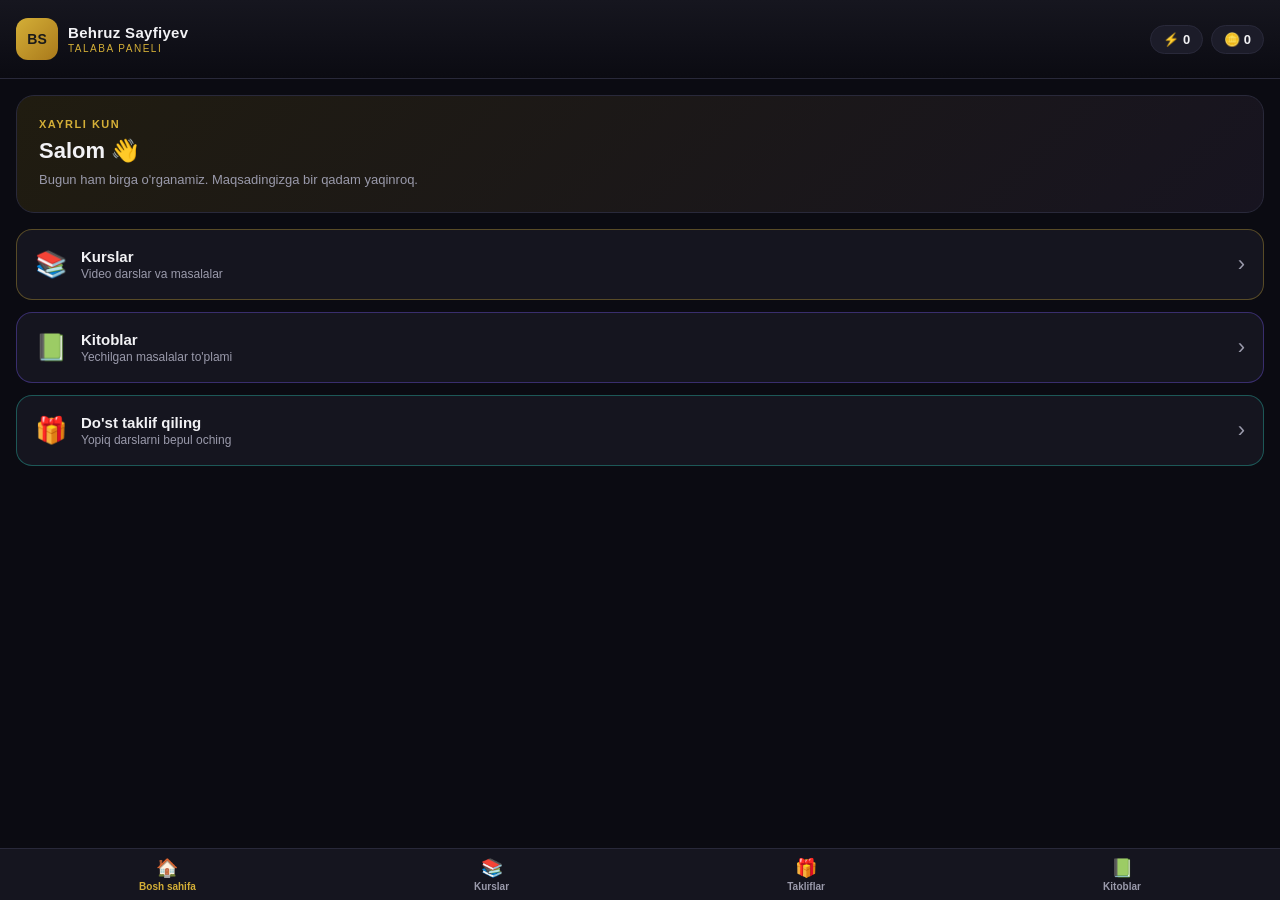
==== index.html @ 4bf61c21 "admin gear icon va video pleyer tuzatildi" ====
<!DOCTYPE html>
<html lang="uz">
<head>
<meta charset="UTF-8">
<meta name="viewport" content="width=device-width, initial-scale=1.0">
<title>Behruz Sayfiyev</title>
<link rel="stylesheet" href="style.css">
<script src="https://telegram.org/js/telegram-web-app.js"></script>
</head>
<body>

  <header class="topbar">
    <div class="logo-block">
      <div class="logo">BS</div>
      <div>
        <div class="brand" id="brandName">Behruz Sayfiyev</div>
        <div class="brand-sub" id="brandSub">TALABA PANELI</div>
      </div>
    </div>
    <div class="stats">
      <span id="pointsBadge" class="badge">⚡ 0</span>
      <span id="coinsBadge" class="badge">🪙 0</span>
      <button id="adminGearBtn" class="admin-gear hidden" data-nav="admin">⚙️</button>
    </div>
  </header>

  <main id="app">

    <!-- HOME SCREEN -->
    <section id="screen-home" class="screen">
      <section class="hello">
        <div class="hello-label">XAYRLI KUN</div>
        <h1 id="helloName">Salom 👋</h1>
        <p>Bugun ham birga o'rganamiz. Maqsadingizga bir qadam yaqinroq.</p>
      </section>

      <div class="menu-cards">
        <button class="menu-card gold" data-nav="courses">
          <div class="menu-card-icon">📚</div>
          <div>
            <div class="menu-card-title">Kurslar</div>
            <div class="menu-card-sub">Video darslar va masalalar</div>
          </div>
          <div class="menu-card-arrow">›</div>
        </button>

        <button class="menu-card purple" data-nav="books">
          <div class="menu-card-icon">📗</div>
          <div>
            <div class="menu-card-title">Kitoblar</div>
            <div class="menu-card-sub">Yechilgan masalalar to'plami</div>
          </div>
          <div class="menu-card-arrow">›</div>
        </button>

        <button class="menu-card teal" data-nav="referral">
          <div class="menu-card-icon">🎁</div>
          <div>
            <div class="menu-card-title">Do'st taklif qiling</div>
            <div class="menu-card-sub">Yopiq darslarni bepul oching</div>
          </div>
          <div class="menu-card-arrow">›</div>
        </button>
      </div>
    </section>

    <!-- COURSE LIST SCREEN (courses yoki books) -->
    <section id="screen-list" class="screen hidden">
      <div class="screen-header">
        <button class="back-btn" data-nav="home">←</button>
        <h2 id="listTitle">Kurslar</h2>
      </div>
      <div id="courseList" class="course-list"></div>
    </section>

    <!-- COURSE DETAIL SCREEN -->
    <section id="screen-detail" class="screen hidden">
      <div class="screen-header">
        <button class="back-btn" data-nav="back-to-list">←</button>
        <h2 id="detailTitle">Kurs</h2>
      </div>
      <div id="detailContent"></div>
    </section>

    <!-- REFERRAL SCREEN -->
    <section id="screen-referral" class="screen hidden">
      <div class="screen-header">
        <button class="back-btn" data-nav="home">←</button>
        <h2>Do'st taklif qiling</h2>
      </div>
      <div class="referral-box">
        <div class="referral-icon">🎁</div>
        <p>Havolangiz orqali qo'shilgan va kanalga obuna bo'lgan har bir do'stingiz uchun yopiq darslar ochiladi.</p>
        <div class="referral-count">
          Tasdiqlangan takliflar: <span id="referralCount">0</span>
        </div>
        <div class="referral-link-box">
          <input id="referralLinkInput" type="text" readonly>
          <button id="copyLinkBtn">Nusxalash</button>
        </div>
        <button id="shareLinkBtn" class="share-btn">📤 Do'stlarga ulashish</button>
      </div>
    </section>

    <!-- ADMIN SCREEN -->
    <section id="screen-admin" class="screen hidden">
      <div class="screen-header">
        <button class="back-btn" data-nav="home">←</button>
        <h2>⚙️ Admin panel</h2>
      </div>

      <div class="admin-section">
        <div class="admin-section-head">
          <h3>Kurslar / Kitoblar</h3>
          <button id="adminNewCourseBtn" class="gold-btn small">+ Yangi qo'shish</button>
        </div>
        <div id="adminCoursesList" class="admin-list"></div>
      </div>

      <div id="adminCourseForm" class="admin-section hidden">
        <div class="admin-section-head">
          <h3 id="adminCourseFormTitle">Yangi kurs</h3>
          <button id="adminCloseCourseForm" class="icon-btn">✕</button>
        </div>
        <form id="courseFormEl" class="admin-form">
          <input type="hidden" id="ac_id">
          <label>Nomi <input id="ac_title" required></label>
          <label>Fan <input id="ac_subject" required></label>
          <label>Turi
            <select id="ac_resource_type">
              <option value="course">Kurs (video darslar)</option>
              <option value="book">Kitob</option>
            </select>
          </label>
          <label>Tavsif <textarea id="ac_description"></textarea></label>
          <label>Bepulmi?
            <select id="ac_is_free">
              <option value="1">Ha, bepul</option>
              <option value="0">Yo'q, referal orqali ochiladi</option>
            </select>
          </label>
          <label>Nechta taklif kerak <input id="ac_required_referrals" type="number" min="0" value="0"></label>
          <label>Muddat (masalan: 3 oy) <input id="ac_duration_text"></label>
          <label>Emoji <input id="ac_thumbnail_emoji" value="📘"></label>
          <label>Tartib raqami <input id="ac_order_num" type="number" value="0"></label>
          <label>Faolmi?
            <select id="ac_is_active">
              <option value="1">Ha</option>
              <option value="0">Yo'q (yashirilgan)</option>
            </select>
          </label>
          <button type="submit" class="gold-btn">Saqlash</button>
        </form>
      </div>

      <div id="adminLessonsPanel" class="admin-section hidden">
        <div class="admin-section-head">
          <h3 id="adminLessonsTitle">Darslar</h3>
          <button id="adminCloseLessons" class="icon-btn">✕</button>
        </div>
        <div id="adminLessonsList" class="admin-list"></div>
        <form id="lessonFormEl" class="admin-form">
          <input type="hidden" id="al_id">
          <input type="hidden" id="al_course_id">
          <label>Dars nomi <input id="al_title" required></label>
          <label>Video havolasi (YouTube yoki mp4) <input id="al_video_url"></label>
          <label>Tavsif <textarea id="al_description"></textarea></label>
          <label>Tartib raqami <input id="al_order_num" type="number" value="0"></label>
          <button type="submit" class="gold-btn">Darsni saqlash</button>
        </form>
      </div>
    </section>

  </main>

  <nav class="bottom-nav">
    <button class="nav-item active" data-nav="home">🏠<span>Bosh sahifa</span></button>
    <button class="nav-item" data-nav="courses">📚<span>Kurslar</span></button>
    <button class="nav-item" data-nav="referral">🎁<span>Takliflar</span></button>
    <button class="nav-item" data-nav="books">📗<span>Kitoblar</span></button>
  </nav>

<script src="app.js"></script>
</body>
</html>
---- style.css ----
* { box-sizing: border-box; margin: 0; padding: 0; font-family: -apple-system, "Segoe UI", Roboto, sans-serif; }

:root {
  --bg: #0b0b12;
  --surface: #15151f;
  --surface2: #1c1c29;
  --gold: #d4af37;
  --gold-light: #f2d675;
  --purple: #7c5cff;
  --teal: #2dd4bf;
  --text: #f2f2f5;
  --text-dim: #9a9aab;
  --border: #29293a;
}

body {
  background: var(--bg);
  color: var(--text);
  padding-bottom: 76px;
  min-height: 100vh;
}

.hidden { display: none !important; }

.topbar {
  display: flex;
  justify-content: space-between;
  align-items: center;
  padding: 18px 16px;
  background: linear-gradient(180deg, #16161f, #0b0b12);
  border-bottom: 1px solid var(--border);
}

.logo-block { display: flex; align-items: center; gap: 10px; }

.logo {
  width: 42px; height: 42px;
  background: linear-gradient(135deg, var(--gold), #a9791b);
  color: #1a1a1a;
  border-radius: 12px;
  display: flex; align-items: center; justify-content: center;
  font-weight: 800;
  font-size: 14px;
}

.brand { font-weight: 800; font-size: 15px; letter-spacing: 0.3px; }
.brand-sub { font-size: 10px; color: var(--gold); letter-spacing: 1.5px; margin-top: 2px; }

.stats { display: flex; gap: 8px; align-items: center; }
.badge {
  background: var(--surface2);
  border: 1px solid var(--border);
  border-radius: 20px;
  padding: 6px 12px;
  font-size: 13px;
  font-weight: 700;
}
.admin-gear {
  background: var(--surface2);
  border: 1px solid var(--border);
  border-radius: 10px;
  width: 34px; height: 34px;
  font-size: 15px;
  cursor: pointer;
  color: var(--text);
}

.hello {
  margin: 16px;
  padding: 22px;
  background: linear-gradient(135deg, #201c10, #171420);
  border: 1px solid var(--border);
  border-radius: 18px;
}
.hello-label { color: var(--gold); font-size: 11px; font-weight: 800; letter-spacing: 1.5px; }
.hello h1 { font-size: 22px; margin: 8px 0 6px; }
.hello p { color: var(--text-dim); font-size: 13px; line-height: 1.5; }

.menu-cards { margin: 16px; display: flex; flex-direction: column; gap: 12px; }

.menu-card {
  display: flex;
  align-items: center;
  gap: 14px;
  padding: 18px;
  border-radius: 16px;
  border: 1px solid var(--border);
  background: var(--surface);
  color: var(--text);
  text-align: left;
  width: 100%;
  cursor: pointer;
}
.menu-card.gold { border-color: rgba(212,175,55,0.35); }
.menu-card.purple { border-color: rgba(124,92,255,0.35); }
.menu-card.teal { border-color: rgba(45,212,191,0.35); }

.menu-card-icon { font-size: 26px; }
.menu-card-title { font-weight: 800; font-size: 15px; }
.menu-card-sub { font-size: 12px; color: var(--text-dim); margin-top: 2px; }
.menu-card-arrow { margin-left: auto; font-size: 22px; color: var(--text-dim); }

.screen-header {
  display: flex;
  align-items: center;
  gap: 12px;
  padding: 16px;
}
.screen-header h2 { font-size: 18px; font-weight: 800; }

.back-btn {
  width: 36px; height: 36px;
  border-radius: 10px;
  border: 1px solid var(--border);
  background: var(--surface2);
  color: var(--text);
  font-size: 18px;
  cursor: pointer;
}

.course-list { margin: 0 16px 16px; display: flex; flex-direction: column; gap: 12px; }

.course-card {
  background: var(--surface);
  border: 1px solid var(--border);
  border-radius: 16px;
  padding: 16px;
  display: flex;
  gap: 12px;
  cursor: pointer;
}

.course-emoji {
  width: 48px; height: 48px;
  border-radius: 12px;
  background: var(--surface2);
  display: flex; align-items: center; justify-content: center;
  font-size: 22px;
  flex-shrink: 0;
}

.course-info { flex: 1; min-width: 0; }
.course-tag {
  display: inline-block;
  font-size: 10px;
  font-weight: 800;
  background: rgba(212,175,55,0.15);
  color: var(--gold);
  padding: 3px 8px;
  border-radius: 20px;
  margin-bottom: 6px;
}
.course-title { font-size: 14px; font-weight: 800; margin-bottom: 4px; }
.course-desc { font-size: 12px; color: var(--text-dim); margin-bottom: 6px; }
.course-meta { font-size: 11px; color: var(--text-dim); display: flex; gap: 10px; flex-wrap: wrap; }

.lock-badge {
  margin-top: 8px;
  font-size: 11px;
  font-weight: 700;
  color: #ffb020;
  display: flex;
  align-items: center;
  gap: 4px;
}
.unlock-badge {
  margin-top: 8px;
  font-size: 11px;
  font-weight: 700;
  color: var(--teal);
}

.detail-hero {
  margin: 0 16px 16px;
  padding: 20px;
  border-radius: 18px;
  background: linear-gradient(135deg, #201c10, #171420);
  border: 1px solid var(--border);
}
.detail-hero .course-tag { margin-bottom: 10px; }
.detail-hero h1 { font-size: 20px; margin-bottom: 6px; }
.detail-hero p { color: var(--text-dim); font-size: 13px; }

.lesson-list { margin: 0 16px; display: flex; flex-direction: column; gap: 10px; }

.lesson-item {
  display: flex;
  align-items: center;
  gap: 12px;
  background: var(--surface);
  border: 1px solid var(--border);
  border-radius: 14px;
  padding: 14px;
  cursor: pointer;
}
.lesson-num {
  width: 30px; height: 30px;
  border-radius: 8px;
  background: var(--surface2);
  display: flex; align-items: center; justify-content: center;
  font-size: 12px; font-weight: 800;
  color: var(--gold);
  flex-shrink: 0;
}
.lesson-title { font-size: 13px; font-weight: 700; flex: 1; }
.lesson-play { color: var(--gold); font-size: 18px; }

.video-wrap {
  margin: 0 16px 16px;
  border-radius: 16px;
  overflow: hidden;
  background: #000;
  aspect-ratio: 16/9;
  position: relative;
}
.video-wrap video, .video-wrap iframe {
  width: 100%; height: 100%; border: 0; display: block;
}
.video-wrap:fullscreen, .video-wrap:-webkit-full-screen {
  aspect-ratio: unset;
  border-radius: 0;
}
.fullscreen-btn {
  position: absolute;
  bottom: 10px;
  right: 10px;
  background: rgba(0,0,0,0.6);
  border: 1px solid rgba(255,255,255,0.2);
  color: #fff;
  width: 36px; height: 36px;
  border-radius: 8px;
  font-size: 15px;
  cursor: pointer;
  z-index: 5;
}

.locked-box {
  margin: 0 16px;
  padding: 24px;
  border-radius: 18px;
  background: var(--surface);
  border: 1px dashed rgba(212,175,55,0.4);
  text-align: center;
}
.locked-box .lock-emoji { font-size: 36px; margin-bottom: 10px; }
.locked-box h3 { font-size: 16px; margin-bottom: 6px; }
.locked-box p { color: var(--text-dim); font-size: 13px; margin-bottom: 16px; }
.locked-box .progress-text { font-weight: 800; color: var(--gold); margin-bottom: 14px; }

.gold-btn {
  background: linear-gradient(135deg, var(--gold-light), var(--gold));
  color: #1a1a1a;
  border: none;
  border-radius: 12px;
  padding: 12px 20px;
  font-weight: 800;
  font-size: 13px;
  cursor: pointer;
  width: 100%;
}

.referral-box {
  margin: 0 16px;
  padding: 24px;
  border-radius: 18px;
  background: linear-gradient(135deg, #201c10, #171420);
  border: 1px solid var(--border);
  text-align: center;
}
.referral-icon { font-size: 40px; margin-bottom: 10px; }
.referral-box p { color: var(--text-dim); font-size: 13px; line-height: 1.5; margin-bottom: 16px; }
.referral-count { font-weight: 800; color: var(--gold); font-size: 15px; margin-bottom: 16px; }

.referral-link-box {
  display: flex;
  gap: 8px;
  margin-bottom: 14px;
}
.referral-link-box input {
  flex: 1;
  background: var(--surface2);
  border: 1px solid var(--border);
  border-radius: 10px;
  padding: 10px 12px;
  color: var(--text);
  font-size: 11px;
}
.referral-link-box button {
  background: var(--surface2);
  border: 1px solid var(--border);
  color: var(--gold);
  border-radius: 10px;
  padding: 10px 14px;
  font-size: 12px;
  font-weight: 700;
  cursor: pointer;
}
.share-btn {
  width: 100%;
  background: linear-gradient(135deg, var(--gold-light), var(--gold));
  color: #1a1a1a;
  border: none;
  border-radius: 12px;
  padding: 13px;
  font-weight: 800;
  font-size: 13px;
  cursor: pointer;
}

.bottom-nav {
  position: fixed;
  bottom: 0; left: 0; right: 0;
  background: var(--surface);
  border-top: 1px solid var(--border);
  display: flex;
  justify-content: space-around;
  padding: 8px 0;
}
.nav-item {
  background: none;
  border: none;
  display: flex;
  flex-direction: column;
  align-items: center;
  font-size: 18px;
  color: var(--text-dim);
  gap: 2px;
}
.nav-item span { font-size: 10px; font-weight: 600; }
.nav-item.active { color: var(--gold); }

/* ---------- ADMIN (Mini App ichida) ---------- */

.admin-section {
  margin: 0 16px 16px;
  background: var(--surface);
  border: 1px solid var(--border);
  border-radius: 16px;
  padding: 16px;
}
.admin-section-head {
  display: flex;
  justify-content: space-between;
  align-items: center;
  margin-bottom: 12px;
}
.admin-section-head h3 { font-size: 14px; font-weight: 800; }

.gold-btn.small { width: auto; padding: 9px 14px; font-size: 12px; }

.icon-btn {
  background: var(--surface2);
  border: 1px solid var(--border);
  color: var(--text);
  width: 30px; height: 30px;
  border-radius: 8px;
  cursor: pointer;
}

.admin-list { display: flex; flex-direction: column; gap: 8px; margin-bottom: 6px; }
.admin-row {
  display: flex;
  align-items: center;
  gap: 8px;
  background: var(--surface2);
  border: 1px solid var(--border);
  border-radius: 12px;
  padding: 10px;
  flex-wrap: wrap;
}
.admin-row .emoji { font-size: 18px; }
.admin-row .info { flex: 1; min-width: 120px; }
.admin-row .info .t { font-weight: 700; font-size: 12px; }
.admin-row .info .s { font-size: 10px; color: var(--text-dim); margin-top: 2px; }
.admin-row .row-actions { display: flex; gap: 6px; }
.admin-row button {
  background: var(--surface);
  border: 1px solid var(--border);
  color: var(--text);
  padding: 6px 9px;
  border-radius: 7px;
  font-size: 10px;
  cursor: pointer;
}
.admin-row button.danger { color: #ff6b6b; }

.admin-form { display: flex; flex-direction: column; gap: 10px; margin-top: 8px; }
.admin-form label { font-size: 11px; color: var(--text-dim); display: flex; flex-direction: column; gap: 5px; }
.admin-form input, .admin-form select, .admin-form textarea {
  background: var(--surface2);
  border: 1px solid var(--border);
  color: var(--text);
  padding: 10px;
  border-radius: 8px;
  font-size: 13px;
  font-family: inherit;
}
.admin-form textarea { min-height: 55px; resize: vertical; }
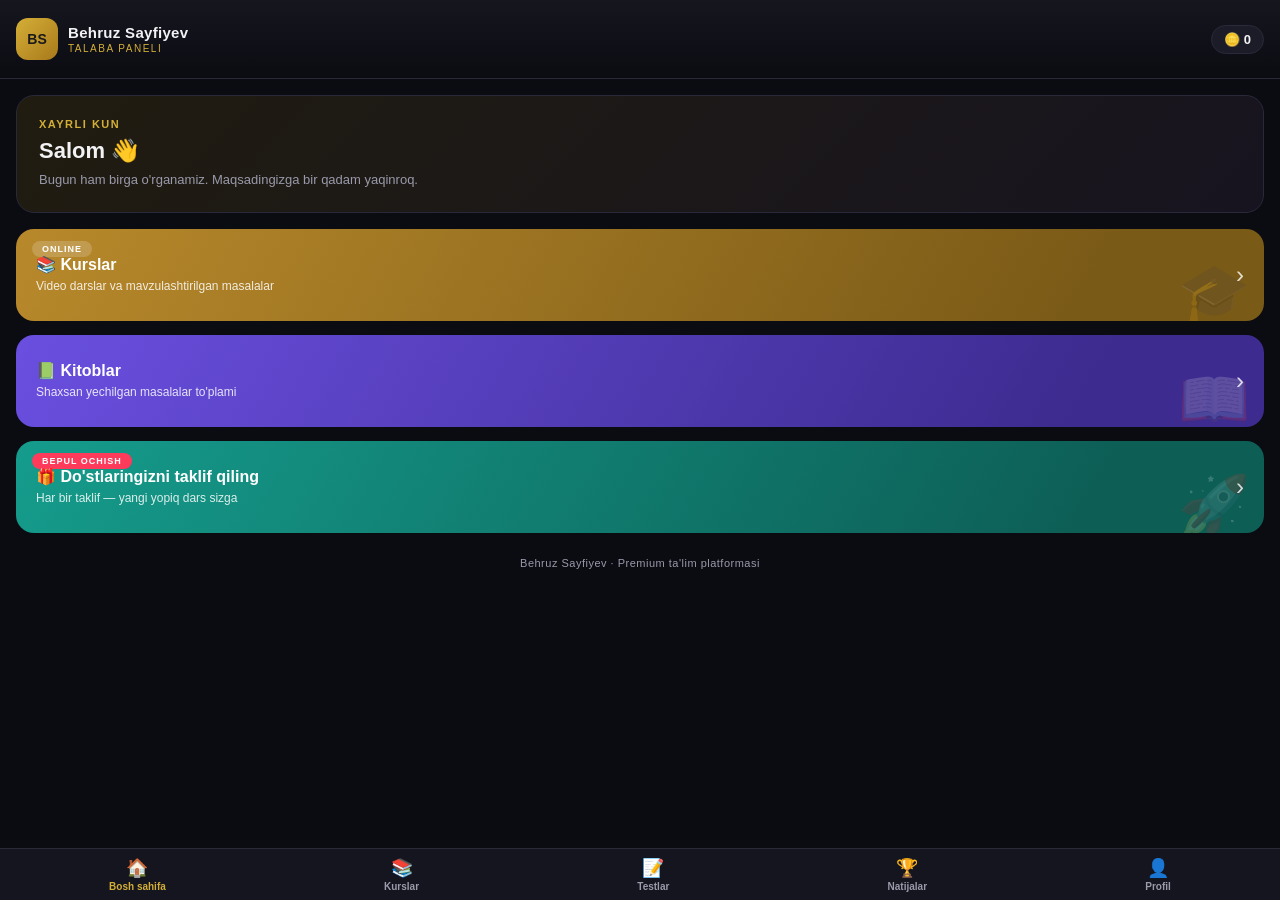
==== commit f2e17fd1: "v4.0 tayyor" ====
--- a/index.html
+++ b/index.html
@@ -18,7 +18,6 @@
       </div>
     </div>
     <div class="stats">
-      <span id="pointsBadge" class="badge">⚡ 0</span>
       <span id="coinsBadge" class="badge">🪙 0</span>
       <button id="adminGearBtn" class="admin-gear hidden" data-nav="admin">⚙️</button>
     </div>
@@ -26,7 +25,7 @@
 
   <main id="app">
 
-    <!-- HOME SCREEN -->
+    <!-- HOME -->
     <section id="screen-home" class="screen">
       <section class="hello">
         <div class="hello-label">XAYRLI KUN</div>
@@ -34,46 +33,56 @@
         <p>Bugun ham birga o'rganamiz. Maqsadingizga bir qadam yaqinroq.</p>
       </section>
 
-      <div class="menu-cards">
-        <button class="menu-card gold" data-nav="courses">
-          <div class="menu-card-icon">📚</div>
-          <div>
-            <div class="menu-card-title">Kurslar</div>
-            <div class="menu-card-sub">Video darslar va masalalar</div>
+      <div class="banner-cards">
+        <button class="banner-card banner-gold" data-nav="courses">
+          <div class="banner-badge">ONLINE</div>
+          <div class="banner-content">
+            <div class="banner-title">📚 Kurslar</div>
+            <div class="banner-sub">Video darslar va mavzulashtirilgan masalalar</div>
           </div>
-          <div class="menu-card-arrow">›</div>
+          <div class="banner-glyph">🎓</div>
+          <div class="banner-arrow">›</div>
         </button>
 
-        <button class="menu-card purple" data-nav="books">
-          <div class="menu-card-icon">📗</div>
-          <div>
-            <div class="menu-card-title">Kitoblar</div>
-            <div class="menu-card-sub">Yechilgan masalalar to'plami</div>
+        <button class="banner-card banner-purple" data-nav="books">
+          <div class="banner-content">
+            <div class="banner-title">📗 Kitoblar</div>
+            <div class="banner-sub">Shaxsan yechilgan masalalar to'plami</div>
           </div>
-          <div class="menu-card-arrow">›</div>
+          <div class="banner-glyph">📖</div>
+          <div class="banner-arrow">›</div>
         </button>
 
-        <button class="menu-card teal" data-nav="referral">
-          <div class="menu-card-icon">🎁</div>
-          <div>
-            <div class="menu-card-title">Do'st taklif qiling</div>
-            <div class="menu-card-sub">Yopiq darslarni bepul oching</div>
+        <button class="banner-card banner-teal" data-nav="referral">
+          <div class="banner-badge banner-badge-hot">BEPUL OCHISH</div>
+          <div class="banner-content">
+            <div class="banner-title">🎁 Do'stlaringizni taklif qiling</div>
+            <div class="banner-sub">Har bir taklif — yangi yopiq dars sizga</div>
           </div>
-          <div class="menu-card-arrow">›</div>
+          <div class="banner-glyph">🚀</div>
+          <div class="banner-arrow">›</div>
         </button>
       </div>
-    </section>
-
-    <!-- COURSE LIST SCREEN (courses yoki books) -->
+
+      <div class="home-footnote">Behruz Sayfiyev · Premium ta'lim platformasi</div>
+    </section>
+
+    <!-- COURSE LIST -->
     <section id="screen-list" class="screen hidden">
       <div class="screen-header">
         <button class="back-btn" data-nav="home">←</button>
         <h2 id="listTitle">Kurslar</h2>
       </div>
+      <div class="filter-row" id="statusFilterRow">
+        <button class="filter-chip active" data-filter="all">Hammasi</button>
+        <button class="filter-chip" data-filter="free">Bepul</button>
+        <button class="filter-chip" data-filter="locked">Yopiq</button>
+      </div>
+      <div class="filter-row" id="subjectFilterRow"></div>
       <div id="courseList" class="course-list"></div>
     </section>
 
-    <!-- COURSE DETAIL SCREEN -->
+    <!-- COURSE DETAIL (paragraphs) -->
     <section id="screen-detail" class="screen hidden">
       <div class="screen-header">
         <button class="back-btn" data-nav="back-to-list">←</button>
@@ -82,7 +91,25 @@
       <div id="detailContent"></div>
     </section>
 
-    <!-- REFERRAL SCREEN -->
+    <!-- PARAGRAPH DETAIL (lesson list within paragraph) -->
+    <section id="screen-paragraph" class="screen hidden">
+      <div class="screen-header">
+        <button class="back-btn" data-nav="back-to-course">←</button>
+        <h2 id="paragraphTitle">Bo'lim</h2>
+      </div>
+      <div id="paragraphContent"></div>
+    </section>
+
+    <!-- LESSON PLAYER -->
+    <section id="screen-lesson" class="screen hidden">
+      <div class="screen-header">
+        <button class="back-btn" data-nav="back-to-paragraph">←</button>
+        <h2 id="lessonTitle">Dars</h2>
+      </div>
+      <div id="lessonContent"></div>
+    </section>
+
+    <!-- REFERRAL -->
     <section id="screen-referral" class="screen hidden">
       <div class="screen-header">
         <button class="back-btn" data-nav="home">←</button>
@@ -90,19 +117,54 @@
       </div>
       <div class="referral-box">
         <div class="referral-icon">🎁</div>
-        <p>Havolangiz orqali qo'shilgan va kanalga obuna bo'lgan har bir do'stingiz uchun yopiq darslar ochiladi.</p>
-        <div class="referral-count">
-          Tasdiqlangan takliflar: <span id="referralCount">0</span>
+        <h3 class="referral-hook">Har bir do'stingiz — sizga yangi bepul dars</h3>
+        <p>Havolangiz orqali qo'shilgan va kanalimizga obuna bo'lgan har bir do'stingiz uchun yopiq kurslar avtomatik ochiladi.</p>
+        <div class="referral-count-box">
+          <div class="referral-count-num" id="referralCount">0</div>
+          <div class="referral-count-label">tasdiqlangan taklif</div>
         </div>
         <div class="referral-link-box">
           <input id="referralLinkInput" type="text" readonly>
           <button id="copyLinkBtn">Nusxalash</button>
         </div>
         <button id="shareLinkBtn" class="share-btn">📤 Do'stlarga ulashish</button>
-      </div>
-    </section>
-
-    <!-- ADMIN SCREEN -->
+        <div id="referralFriendsList" class="referral-friends"></div>
+      </div>
+    </section>
+
+    <!-- TESTLAR (placeholder — 2-bosqichda to'liq quriladi) -->
+    <section id="screen-tests" class="screen hidden">
+      <div class="screen-header">
+        <button class="back-btn" data-nav="home">←</button>
+        <h2>Testlar</h2>
+      </div>
+      <div class="locked-box" style="margin:16px;">
+        <div class="lock-emoji">🧪</div>
+        <h3>Tez orada</h3>
+        <p>Har bir mavzu bo'yicha vaqtli, ketma-ket testlar shu yerda paydo bo'ladi.</p>
+      </div>
+    </section>
+
+    <!-- NATIJALAR (leaderboard) -->
+    <section id="screen-leaderboard" class="screen hidden">
+      <div class="screen-header">
+        <button class="back-btn" data-nav="home">←</button>
+        <h2>🏆 Natijalar</h2>
+      </div>
+      <div id="myRankBox" class="my-rank-box"></div>
+      <div id="leaderboardList" class="leaderboard-list"></div>
+    </section>
+
+    <!-- PROFIL -->
+    <section id="screen-profile" class="screen hidden">
+      <div class="screen-header">
+        <button class="back-btn" data-nav="home">←</button>
+        <h2>Profilim</h2>
+      </div>
+      <div id="profileContent"></div>
+    </section>
+
+    <!-- ADMIN -->
     <section id="screen-admin" class="screen hidden">
       <div class="screen-header">
         <button class="back-btn" data-nav="home">←</button>
@@ -133,14 +195,17 @@
             </select>
           </label>
           <label>Tavsif <textarea id="ac_description"></textarea></label>
-          <label>Bepulmi?
+          <label>Kirish turi
             <select id="ac_is_free">
-              <option value="1">Ha, bepul</option>
-              <option value="0">Yo'q, referal orqali ochiladi</option>
+              <option value="1">Bepul (hamma ko'radi)</option>
+              <option value="0">Yopiq (referal yoki pullik)</option>
             </select>
           </label>
-          <label>Nechta taklif kerak <input id="ac_required_referrals" type="number" min="0" value="0"></label>
-          <label>Muddat (masalan: 3 oy) <input id="ac_duration_text"></label>
+          <label>Nechta taklif kerak (agar referal orqali ochilsa) <input id="ac_required_referrals" type="number" min="0" value="0"></label>
+          <label>Narxi, so'm (agar pullik bo'lsa) <input id="ac_price" type="number" min="0" value="0"></label>
+          <label>Obuna muddati, kun (bo'sh = muddatsiz) <input id="ac_duration_days" type="number" min="0"></label>
+          <label>O'quvchilar soni <input id="ac_students_count" type="number" min="0" value="0"></label>
+          <label>Muddat matni (masalan: 3 oy) <input id="ac_duration_text"></label>
           <label>Emoji <input id="ac_thumbnail_emoji" value="📘"></label>
           <label>Tartib raqami <input id="ac_order_num" type="number" value="0"></label>
           <label>Faolmi?
@@ -153,6 +218,21 @@
         </form>
       </div>
 
+      <div id="adminParagraphsPanel" class="admin-section hidden">
+        <div class="admin-section-head">
+          <h3 id="adminParagraphsTitle">Bo'limlar (paragraflar)</h3>
+          <button id="adminCloseParagraphs" class="icon-btn">✕</button>
+        </div>
+        <div id="adminParagraphsList" class="admin-list"></div>
+        <form id="paragraphFormEl" class="admin-form">
+          <input type="hidden" id="ap_id">
+          <input type="hidden" id="ap_course_id">
+          <label>Bo'lim nomi (masalan: 1-§. Kirish) <input id="ap_title" required></label>
+          <label>Tartib raqami <input id="ap_order_num" type="number" value="0"></label>
+          <button type="submit" class="gold-btn">Bo'limni saqlash</button>
+        </form>
+      </div>
+
       <div id="adminLessonsPanel" class="admin-section hidden">
         <div class="admin-section-head">
           <h3 id="adminLessonsTitle">Darslar</h3>
@@ -161,7 +241,7 @@
         <div id="adminLessonsList" class="admin-list"></div>
         <form id="lessonFormEl" class="admin-form">
           <input type="hidden" id="al_id">
-          <input type="hidden" id="al_course_id">
+          <input type="hidden" id="al_paragraph_id">
           <label>Dars nomi <input id="al_title" required></label>
           <label>Video havolasi (YouTube yoki mp4) <input id="al_video_url"></label>
           <label>Tavsif <textarea id="al_description"></textarea></label>
@@ -169,6 +249,25 @@
           <button type="submit" class="gold-btn">Darsni saqlash</button>
         </form>
       </div>
+
+      <div id="adminEnrollPanel" class="admin-section">
+        <div class="admin-section-head">
+          <h3>Pullik obuna berish (qo'lda)</h3>
+        </div>
+        <p style="font-size:11px;color:var(--text-dim);margin-bottom:10px;">
+          To'lov skrinshotini tekshirib bo'lgach, shu yerdan o'quvchiga kursni qo'lda oching.
+        </p>
+        <form id="enrollFormEl" class="admin-form">
+          <label>O'quvchining Telegram ID raqami <input id="en_telegram_id" type="number" required></label>
+          <label>Kurs
+            <select id="en_course_id"></select>
+          </label>
+          <label>Necha kunga (bo'sh = muddatsiz) <input id="en_duration_days" type="number" min="1"></label>
+          <button type="submit" class="gold-btn">Obunani berish / uzaytirish</button>
+        </form>
+      </div>
+
+      <div class="version-tag">Behruz Sayfiyev · nashr v4.0</div>
     </section>
 
   </main>
@@ -176,8 +275,9 @@
   <nav class="bottom-nav">
     <button class="nav-item active" data-nav="home">🏠<span>Bosh sahifa</span></button>
     <button class="nav-item" data-nav="courses">📚<span>Kurslar</span></button>
-    <button class="nav-item" data-nav="referral">🎁<span>Takliflar</span></button>
-    <button class="nav-item" data-nav="books">📗<span>Kitoblar</span></button>
+    <button class="nav-item" data-nav="tests">📝<span>Testlar</span></button>
+    <button class="nav-item" data-nav="leaderboard">🏆<span>Natijalar</span></button>
+    <button class="nav-item" data-nav="profile">👤<span>Profil</span></button>
   </nav>
 
 <script src="app.js"></script>
--- a/style.css
+++ b/style.css
@@ -8,391 +8,211 @@
   --gold-light: #f2d675;
   --purple: #7c5cff;
   --teal: #2dd4bf;
+  --teal-light: #6ee7db;
+  --silver: #c7ccd6;
+  --bronze: #cd7f32;
   --text: #f2f2f5;
   --text-dim: #9a9aab;
   --border: #29293a;
 }
 
-body {
-  background: var(--bg);
-  color: var(--text);
-  padding-bottom: 76px;
-  min-height: 100vh;
-}
-
+body { background: var(--bg); color: var(--text); padding-bottom: 76px; min-height: 100vh; }
 .hidden { display: none !important; }
+.empty-msg { color: var(--text-dim); padding: 24px; text-align: center; font-size: 13px; }
+
+/* ---------- TOPBAR ---------- */
 
 .topbar {
-  display: flex;
-  justify-content: space-between;
-  align-items: center;
+  display: flex; justify-content: space-between; align-items: center;
   padding: 18px 16px;
   background: linear-gradient(180deg, #16161f, #0b0b12);
   border-bottom: 1px solid var(--border);
 }
-
 .logo-block { display: flex; align-items: center; gap: 10px; }
-
 .logo {
   width: 42px; height: 42px;
   background: linear-gradient(135deg, var(--gold), #a9791b);
-  color: #1a1a1a;
-  border-radius: 12px;
+  color: #1a1a1a; border-radius: 12px;
   display: flex; align-items: center; justify-content: center;
-  font-weight: 800;
-  font-size: 14px;
-}
-
+  font-weight: 800; font-size: 14px;
+}
 .brand { font-weight: 800; font-size: 15px; letter-spacing: 0.3px; }
 .brand-sub { font-size: 10px; color: var(--gold); letter-spacing: 1.5px; margin-top: 2px; }
 
 .stats { display: flex; gap: 8px; align-items: center; }
-.badge {
-  background: var(--surface2);
-  border: 1px solid var(--border);
-  border-radius: 20px;
-  padding: 6px 12px;
-  font-size: 13px;
-  font-weight: 700;
-}
-.admin-gear {
-  background: var(--surface2);
-  border: 1px solid var(--border);
-  border-radius: 10px;
-  width: 34px; height: 34px;
-  font-size: 15px;
-  cursor: pointer;
-  color: var(--text);
-}
-
-.hello {
-  margin: 16px;
-  padding: 22px;
-  background: linear-gradient(135deg, #201c10, #171420);
-  border: 1px solid var(--border);
-  border-radius: 18px;
-}
+.badge { background: var(--surface2); border: 1px solid var(--border); border-radius: 20px; padding: 6px 12px; font-size: 13px; font-weight: 700; }
+.admin-gear { background: var(--surface2); border: 1px solid var(--border); border-radius: 10px; width: 34px; height: 34px; font-size: 15px; cursor: pointer; color: var(--text); }
+
+/* ---------- HOME ---------- */
+
+.hello { margin: 16px; padding: 22px; background: linear-gradient(135deg, #201c10, #171420); border: 1px solid var(--border); border-radius: 18px; }
 .hello-label { color: var(--gold); font-size: 11px; font-weight: 800; letter-spacing: 1.5px; }
 .hello h1 { font-size: 22px; margin: 8px 0 6px; }
 .hello p { color: var(--text-dim); font-size: 13px; line-height: 1.5; }
 
-.menu-cards { margin: 16px; display: flex; flex-direction: column; gap: 12px; }
-
-.menu-card {
-  display: flex;
-  align-items: center;
-  gap: 14px;
-  padding: 18px;
-  border-radius: 16px;
-  border: 1px solid var(--border);
-  background: var(--surface);
-  color: var(--text);
-  text-align: left;
-  width: 100%;
-  cursor: pointer;
-}
-.menu-card.gold { border-color: rgba(212,175,55,0.35); }
-.menu-card.purple { border-color: rgba(124,92,255,0.35); }
-.menu-card.teal { border-color: rgba(45,212,191,0.35); }
-
-.menu-card-icon { font-size: 26px; }
-.menu-card-title { font-weight: 800; font-size: 15px; }
-.menu-card-sub { font-size: 12px; color: var(--text-dim); margin-top: 2px; }
-.menu-card-arrow { margin-left: auto; font-size: 22px; color: var(--text-dim); }
-
-.screen-header {
-  display: flex;
-  align-items: center;
-  gap: 12px;
-  padding: 16px;
-}
+.banner-cards { margin: 16px; display: flex; flex-direction: column; gap: 14px; }
+.banner-card {
+  position: relative; display: flex; align-items: center; gap: 14px;
+  padding: 20px; border-radius: 18px; border: none; color: #fff;
+  text-align: left; width: 100%; cursor: pointer; overflow: hidden; min-height: 92px;
+}
+.banner-gold { background: linear-gradient(120deg, #b8892b, #7a5a17 85%); }
+.banner-purple { background: linear-gradient(120deg, #6a4fe0, #3d2b8f 85%); }
+.banner-teal { background: linear-gradient(120deg, #159c8c, #0d5f56 85%); }
+.banner-badge { position: absolute; top: 12px; left: 16px; background: rgba(255,255,255,0.18); backdrop-filter: blur(4px); padding: 3px 10px; border-radius: 20px; font-size: 9px; font-weight: 800; letter-spacing: 1px; }
+.banner-badge-hot { background: #ff3b5c; }
+.banner-content { flex: 1; z-index: 2; }
+.banner-title { font-weight: 800; font-size: 16px; margin-bottom: 4px; }
+.banner-sub { font-size: 12px; opacity: 0.85; line-height: 1.4; }
+.banner-glyph { position: absolute; right: 14px; bottom: -6px; font-size: 58px; opacity: 0.18; z-index: 1; }
+.banner-arrow { font-size: 24px; opacity: 0.8; z-index: 2; }
+.home-footnote { text-align: center; font-size: 11px; color: var(--text-dim); margin: 24px 0 8px; letter-spacing: 0.5px; }
+
+/* ---------- SCREEN HEADER ---------- */
+
+.screen-header { display: flex; align-items: center; gap: 12px; padding: 16px; }
 .screen-header h2 { font-size: 18px; font-weight: 800; }
-
-.back-btn {
-  width: 36px; height: 36px;
-  border-radius: 10px;
-  border: 1px solid var(--border);
-  background: var(--surface2);
-  color: var(--text);
-  font-size: 18px;
-  cursor: pointer;
-}
-
-.course-list { margin: 0 16px 16px; display: flex; flex-direction: column; gap: 12px; }
-
-.course-card {
-  background: var(--surface);
-  border: 1px solid var(--border);
-  border-radius: 16px;
-  padding: 16px;
-  display: flex;
-  gap: 12px;
-  cursor: pointer;
-}
-
-.course-emoji {
-  width: 48px; height: 48px;
-  border-radius: 12px;
-  background: var(--surface2);
-  display: flex; align-items: center; justify-content: center;
-  font-size: 22px;
-  flex-shrink: 0;
-}
-
+.back-btn { width: 36px; height: 36px; border-radius: 10px; border: 1px solid var(--border); background: var(--surface2); color: var(--text); font-size: 18px; cursor: pointer; }
+
+/* ---------- FILTERS ---------- */
+
+.filter-row { display: flex; gap: 8px; padding: 0 16px 10px; overflow-x: auto; }
+.filter-row::-webkit-scrollbar { display: none; }
+.filter-chip { flex-shrink: 0; background: var(--surface2); border: 1px solid var(--border); color: var(--text-dim); padding: 8px 14px; border-radius: 20px; font-size: 12px; font-weight: 700; cursor: pointer; white-space: nowrap; }
+.filter-chip.active { background: linear-gradient(135deg, var(--gold-light), var(--gold)); color: #1a1a1a; border-color: transparent; }
+
+/* ---------- COURSE LIST ---------- */
+
+.course-list { margin: 6px 16px 16px; display: flex; flex-direction: column; gap: 12px; }
+.course-card { position: relative; background: var(--surface); border: 1px solid var(--border); border-radius: 16px; padding: 16px; display: flex; gap: 12px; cursor: pointer; }
+.course-card.locked-card { border-color: rgba(212,175,55,0.25); }
+.course-free-tag { position: absolute; top: -8px; left: 12px; background: linear-gradient(135deg, var(--teal-light), var(--teal)); color: #062521; font-size: 9px; font-weight: 800; padding: 3px 10px; border-radius: 20px; letter-spacing: 0.5px; }
+.course-emoji { width: 48px; height: 48px; border-radius: 12px; background: var(--surface2); display: flex; align-items: center; justify-content: center; font-size: 22px; flex-shrink: 0; }
 .course-info { flex: 1; min-width: 0; }
-.course-tag {
-  display: inline-block;
-  font-size: 10px;
-  font-weight: 800;
-  background: rgba(212,175,55,0.15);
-  color: var(--gold);
-  padding: 3px 8px;
-  border-radius: 20px;
-  margin-bottom: 6px;
-}
+.course-tag { display: inline-block; font-size: 10px; font-weight: 800; background: rgba(212,175,55,0.15); color: var(--gold); padding: 3px 8px; border-radius: 20px; margin-bottom: 6px; }
 .course-title { font-size: 14px; font-weight: 800; margin-bottom: 4px; }
 .course-desc { font-size: 12px; color: var(--text-dim); margin-bottom: 6px; }
 .course-meta { font-size: 11px; color: var(--text-dim); display: flex; gap: 10px; flex-wrap: wrap; }
-
-.lock-badge {
-  margin-top: 8px;
-  font-size: 11px;
-  font-weight: 700;
-  color: #ffb020;
-  display: flex;
-  align-items: center;
-  gap: 4px;
-}
-.unlock-badge {
-  margin-top: 8px;
-  font-size: 11px;
-  font-weight: 700;
-  color: var(--teal);
-}
-
-.detail-hero {
-  margin: 0 16px 16px;
-  padding: 20px;
-  border-radius: 18px;
-  background: linear-gradient(135deg, #201c10, #171420);
-  border: 1px solid var(--border);
-}
+.lock-badge { margin-top: 8px; font-size: 11px; font-weight: 700; color: #ffb020; display: flex; align-items: center; gap: 4px; }
+.unlock-badge { margin-top: 8px; font-size: 11px; font-weight: 700; color: var(--teal); }
+
+/* ---------- COURSE DETAIL / PARAGRAPHS ---------- */
+
+.detail-hero { margin: 0 16px 12px; padding: 22px; border-radius: 18px; background: linear-gradient(135deg, #201c10, #171420); border: 1px solid var(--border); }
 .detail-hero .course-tag { margin-bottom: 10px; }
 .detail-hero h1 { font-size: 20px; margin-bottom: 6px; }
-.detail-hero p { color: var(--text-dim); font-size: 13px; }
+.detail-hero p { color: var(--text-dim); font-size: 13px; line-height: 1.5; }
+
+.stat-boxes { margin: 0 16px 16px; display: grid; grid-template-columns: repeat(3, 1fr); gap: 10px; }
+.stat-box { background: var(--surface); border: 1px solid var(--border); border-radius: 14px; padding: 14px 8px; text-align: center; }
+.stat-box .num { font-size: 16px; font-weight: 800; color: var(--gold); }
+.stat-box .lbl { font-size: 10px; color: var(--text-dim); margin-top: 3px; }
+
+.grace-banner { margin: 0 16px 16px; padding: 12px 14px; border-radius: 12px; background: rgba(255,176,32,0.12); border: 1px solid rgba(255,176,32,0.35); color: #ffb020; font-size: 12px; font-weight: 700; line-height: 1.5; }
+
+.paragraph-list { margin: 0 16px; display: flex; flex-direction: column; gap: 10px; }
+.paragraph-item { display: flex; align-items: center; gap: 12px; background: var(--surface); border: 1px solid var(--border); border-radius: 14px; padding: 16px; cursor: pointer; }
+.paragraph-num { width: 34px; height: 34px; border-radius: 10px; background: var(--surface2); display: flex; align-items: center; justify-content: center; font-size: 13px; font-weight: 800; color: var(--gold); flex-shrink: 0; }
+.paragraph-info { flex: 1; }
+.paragraph-title { font-size: 14px; font-weight: 800; }
+.paragraph-meta { font-size: 11px; color: var(--text-dim); margin-top: 3px; }
 
 .lesson-list { margin: 0 16px; display: flex; flex-direction: column; gap: 10px; }
-
-.lesson-item {
-  display: flex;
-  align-items: center;
-  gap: 12px;
-  background: var(--surface);
-  border: 1px solid var(--border);
-  border-radius: 14px;
-  padding: 14px;
-  cursor: pointer;
-}
-.lesson-num {
-  width: 30px; height: 30px;
-  border-radius: 8px;
-  background: var(--surface2);
-  display: flex; align-items: center; justify-content: center;
-  font-size: 12px; font-weight: 800;
-  color: var(--gold);
-  flex-shrink: 0;
-}
+.lesson-item { display: flex; align-items: center; gap: 12px; background: var(--surface); border: 1px solid var(--border); border-radius: 14px; padding: 14px; cursor: pointer; }
+.lesson-num { width: 30px; height: 30px; border-radius: 8px; background: var(--surface2); display: flex; align-items: center; justify-content: center; font-size: 12px; font-weight: 800; color: var(--gold); flex-shrink: 0; }
+.lesson-num.watched { background: rgba(45,212,191,0.15); color: var(--teal); }
 .lesson-title { font-size: 13px; font-weight: 700; flex: 1; }
 .lesson-play { color: var(--gold); font-size: 18px; }
 
-.video-wrap {
-  margin: 0 16px 16px;
-  border-radius: 16px;
-  overflow: hidden;
-  background: #000;
-  aspect-ratio: 16/9;
-  position: relative;
-}
-.video-wrap video, .video-wrap iframe {
-  width: 100%; height: 100%; border: 0; display: block;
-}
-.video-wrap:fullscreen, .video-wrap:-webkit-full-screen {
-  aspect-ratio: unset;
-  border-radius: 0;
-}
-.fullscreen-btn {
-  position: absolute;
-  bottom: 10px;
-  right: 10px;
-  background: rgba(0,0,0,0.6);
-  border: 1px solid rgba(255,255,255,0.2);
-  color: #fff;
-  width: 36px; height: 36px;
-  border-radius: 8px;
-  font-size: 15px;
-  cursor: pointer;
-  z-index: 5;
-}
-
-.locked-box {
-  margin: 0 16px;
-  padding: 24px;
-  border-radius: 18px;
-  background: var(--surface);
-  border: 1px dashed rgba(212,175,55,0.4);
-  text-align: center;
-}
+.watched-confirmed { text-align: center; padding: 12px; border-radius: 12px; background: rgba(45,212,191,0.12); border: 1px solid rgba(45,212,191,0.35); color: var(--teal); font-weight: 700; font-size: 13px; }
+
+/* ---------- VIDEO ---------- */
+
+.video-wrap { margin: 0 16px 16px; border-radius: 16px; overflow: hidden; background: #000; aspect-ratio: 16/9; position: relative; }
+.video-wrap video, .video-wrap iframe { width: 100%; height: 100%; border: 0; display: block; }
+.video-wrap.fs-active { position: fixed; inset: 0; width: 100vw; height: 100vh; z-index: 999; border-radius: 0; aspect-ratio: unset; margin: 0; }
+body.no-scroll { overflow: hidden; }
+.fullscreen-btn { position: absolute; bottom: 10px; right: 10px; background: rgba(0,0,0,0.6); border: 1px solid rgba(255,255,255,0.2); color: #fff; width: 36px; height: 36px; border-radius: 8px; font-size: 15px; cursor: pointer; z-index: 1000; }
+.video-fallback { margin: -8px 16px 16px; font-size: 11px; color: var(--text-dim); text-align: center; }
+.video-fallback a { color: var(--gold); font-weight: 700; }
+
+.locked-box { margin: 0 16px; padding: 26px 22px; border-radius: 18px; background: var(--surface); border: 1px dashed rgba(212,175,55,0.4); text-align: center; }
 .locked-box .lock-emoji { font-size: 36px; margin-bottom: 10px; }
 .locked-box h3 { font-size: 16px; margin-bottom: 6px; }
-.locked-box p { color: var(--text-dim); font-size: 13px; margin-bottom: 16px; }
-.locked-box .progress-text { font-weight: 800; color: var(--gold); margin-bottom: 14px; }
-
-.gold-btn {
-  background: linear-gradient(135deg, var(--gold-light), var(--gold));
-  color: #1a1a1a;
-  border: none;
-  border-radius: 12px;
-  padding: 12px 20px;
-  font-weight: 800;
-  font-size: 13px;
-  cursor: pointer;
-  width: 100%;
-}
-
-.referral-box {
-  margin: 0 16px;
-  padding: 24px;
-  border-radius: 18px;
-  background: linear-gradient(135deg, #201c10, #171420);
-  border: 1px solid var(--border);
-  text-align: center;
-}
-.referral-icon { font-size: 40px; margin-bottom: 10px; }
-.referral-box p { color: var(--text-dim); font-size: 13px; line-height: 1.5; margin-bottom: 16px; }
-.referral-count { font-weight: 800; color: var(--gold); font-size: 15px; margin-bottom: 16px; }
-
-.referral-link-box {
-  display: flex;
-  gap: 8px;
-  margin-bottom: 14px;
-}
-.referral-link-box input {
-  flex: 1;
-  background: var(--surface2);
-  border: 1px solid var(--border);
-  border-radius: 10px;
-  padding: 10px 12px;
-  color: var(--text);
-  font-size: 11px;
-}
-.referral-link-box button {
-  background: var(--surface2);
-  border: 1px solid var(--border);
-  color: var(--gold);
-  border-radius: 10px;
-  padding: 10px 14px;
-  font-size: 12px;
-  font-weight: 700;
-  cursor: pointer;
-}
-.share-btn {
-  width: 100%;
-  background: linear-gradient(135deg, var(--gold-light), var(--gold));
-  color: #1a1a1a;
-  border: none;
-  border-radius: 12px;
-  padding: 13px;
-  font-weight: 800;
-  font-size: 13px;
-  cursor: pointer;
-}
-
-.bottom-nav {
-  position: fixed;
-  bottom: 0; left: 0; right: 0;
-  background: var(--surface);
-  border-top: 1px solid var(--border);
-  display: flex;
-  justify-content: space-around;
-  padding: 8px 0;
-}
-.nav-item {
-  background: none;
-  border: none;
-  display: flex;
-  flex-direction: column;
-  align-items: center;
-  font-size: 18px;
-  color: var(--text-dim);
-  gap: 2px;
-}
+.locked-box p { color: var(--text-dim); font-size: 13px; margin-bottom: 16px; line-height: 1.5; }
+.locked-box .progress-text { font-weight: 800; color: var(--gold); margin-bottom: 14px; font-size: 14px; }
+
+.gold-btn { background: linear-gradient(135deg, var(--gold-light), var(--gold)); color: #1a1a1a; border: none; border-radius: 12px; padding: 12px 20px; font-weight: 800; font-size: 13px; cursor: pointer; width: 100%; }
+.gold-btn.small { width: auto; padding: 9px 14px; font-size: 12px; }
+.gold-btn:disabled { opacity: 0.6; }
+
+/* ---------- REFERRAL ---------- */
+
+.referral-box { margin: 0 16px; padding: 26px 22px; border-radius: 18px; background: linear-gradient(135deg, #201c10, #171420); border: 1px solid var(--border); text-align: center; }
+.referral-icon { font-size: 42px; margin-bottom: 10px; }
+.referral-hook { font-size: 16px; font-weight: 800; margin-bottom: 10px; }
+.referral-box p { color: var(--text-dim); font-size: 13px; line-height: 1.5; margin-bottom: 18px; }
+.referral-count-box { margin: 0 auto 18px; width: 120px; height: 120px; border-radius: 50%; background: radial-gradient(circle, rgba(212,175,55,0.15), transparent 70%); border: 2px solid var(--gold); display: flex; flex-direction: column; align-items: center; justify-content: center; }
+.referral-count-num { font-size: 34px; font-weight: 800; color: var(--gold); }
+.referral-count-label { font-size: 10px; color: var(--text-dim); margin-top: 2px; }
+.referral-link-box { display: flex; gap: 8px; margin-bottom: 14px; }
+.referral-link-box input { flex: 1; background: var(--surface2); border: 1px solid var(--border); border-radius: 10px; padding: 10px 12px; color: var(--text); font-size: 11px; }
+.referral-link-box button { background: var(--surface2); border: 1px solid var(--border); color: var(--gold); border-radius: 10px; padding: 10px 14px; font-size: 12px; font-weight: 700; cursor: pointer; }
+.share-btn { width: 100%; background: linear-gradient(135deg, var(--gold-light), var(--gold)); color: #1a1a1a; border: none; border-radius: 12px; padding: 13px; font-weight: 800; font-size: 13px; cursor: pointer; }
+.referral-friends { margin-top: 18px; display: flex; flex-direction: column; gap: 8px; text-align: left; }
+.referral-friend-row { display: flex; justify-content: space-between; align-items: center; background: var(--surface2); border: 1px solid var(--border); border-radius: 10px; padding: 10px 12px; font-size: 12px; }
+.referral-friend-row .status-yes { color: var(--teal); font-weight: 700; font-size: 11px; }
+.referral-friend-row .status-no { color: var(--text-dim); font-weight: 700; font-size: 11px; }
+
+/* ---------- LEADERBOARD (Natijalar) ---------- */
+
+.my-rank-box { margin: 16px; padding: 20px; border-radius: 16px; background: linear-gradient(135deg, #201c10, #171420); border: 1px solid var(--border); text-align: center; }
+.my-rank-label { font-size: 11px; color: var(--text-dim); font-weight: 700; letter-spacing: 1px; }
+.my-rank-num { font-size: 30px; font-weight: 800; color: var(--gold); margin-top: 4px; }
+
+.leaderboard-list { margin: 0 16px 16px; display: flex; flex-direction: column; gap: 8px; }
+.leaderboard-row { display: flex; align-items: center; gap: 12px; background: var(--surface); border: 1px solid var(--border); border-radius: 12px; padding: 12px 14px; }
+.leaderboard-row.top-rank { border-color: rgba(212,175,55,0.4); background: linear-gradient(135deg, rgba(212,175,55,0.08), var(--surface)); }
+.rank-num { width: 26px; text-align: center; font-weight: 800; color: var(--text-dim); font-size: 13px; }
+.rank-medal { width: 26px; text-align: center; font-size: 18px; }
+.lb-name { flex: 1; font-size: 13px; font-weight: 700; }
+.lb-coins { font-size: 12px; font-weight: 800; color: var(--gold); }
+
+/* ---------- PROFIL ---------- */
+
+.profile-card { margin: 16px; padding: 24px; border-radius: 18px; background: linear-gradient(135deg, #201c10, #171420); border: 1px solid var(--border); text-align: center; }
+.profile-avatar { width: 64px; height: 64px; border-radius: 50%; background: linear-gradient(135deg, var(--gold-light), var(--gold)); color: #1a1a1a; font-size: 26px; font-weight: 800; display: flex; align-items: center; justify-content: center; margin: 0 auto 12px; }
+.profile-name { font-size: 17px; font-weight: 800; }
+.profile-id { font-size: 11px; color: var(--text-dim); margin-top: 4px; }
+.profile-stats-row { display: grid; grid-template-columns: repeat(3, 1fr); gap: 10px; margin-top: 18px; }
+.profile-stat { background: var(--surface2); border-radius: 12px; padding: 12px 6px; }
+.profile-stat .num { font-size: 15px; font-weight: 800; color: var(--gold); }
+.profile-stat .lbl { font-size: 10px; color: var(--text-dim); margin-top: 3px; }
+
+/* ---------- BOTTOM NAV ---------- */
+
+.bottom-nav { position: fixed; bottom: 0; left: 0; right: 0; background: var(--surface); border-top: 1px solid var(--border); display: flex; justify-content: space-around; padding: 8px 0; }
+.nav-item { background: none; border: none; display: flex; flex-direction: column; align-items: center; font-size: 18px; color: var(--text-dim); gap: 2px; }
 .nav-item span { font-size: 10px; font-weight: 600; }
 .nav-item.active { color: var(--gold); }
 
 /* ---------- ADMIN (Mini App ichida) ---------- */
 
-.admin-section {
-  margin: 0 16px 16px;
-  background: var(--surface);
-  border: 1px solid var(--border);
-  border-radius: 16px;
-  padding: 16px;
-}
-.admin-section-head {
-  display: flex;
-  justify-content: space-between;
-  align-items: center;
-  margin-bottom: 12px;
-}
+.admin-section { margin: 0 16px 16px; background: var(--surface); border: 1px solid var(--border); border-radius: 16px; padding: 16px; }
+.admin-section-head { display: flex; justify-content: space-between; align-items: center; margin-bottom: 12px; }
 .admin-section-head h3 { font-size: 14px; font-weight: 800; }
-
-.gold-btn.small { width: auto; padding: 9px 14px; font-size: 12px; }
-
-.icon-btn {
-  background: var(--surface2);
-  border: 1px solid var(--border);
-  color: var(--text);
-  width: 30px; height: 30px;
-  border-radius: 8px;
-  cursor: pointer;
-}
-
+.icon-btn { background: var(--surface2); border: 1px solid var(--border); color: var(--text); width: 30px; height: 30px; border-radius: 8px; cursor: pointer; }
 .admin-list { display: flex; flex-direction: column; gap: 8px; margin-bottom: 6px; }
-.admin-row {
-  display: flex;
-  align-items: center;
-  gap: 8px;
-  background: var(--surface2);
-  border: 1px solid var(--border);
-  border-radius: 12px;
-  padding: 10px;
-  flex-wrap: wrap;
-}
+.admin-row { display: flex; align-items: center; gap: 8px; background: var(--surface2); border: 1px solid var(--border); border-radius: 12px; padding: 10px; flex-wrap: wrap; }
 .admin-row .emoji { font-size: 18px; }
 .admin-row .info { flex: 1; min-width: 120px; }
 .admin-row .info .t { font-weight: 700; font-size: 12px; }
 .admin-row .info .s { font-size: 10px; color: var(--text-dim); margin-top: 2px; }
-.admin-row .row-actions { display: flex; gap: 6px; }
-.admin-row button {
-  background: var(--surface);
-  border: 1px solid var(--border);
-  color: var(--text);
-  padding: 6px 9px;
-  border-radius: 7px;
-  font-size: 10px;
-  cursor: pointer;
-}
+.admin-row .row-actions { display: flex; gap: 6px; flex-wrap: wrap; }
+.admin-row button { background: var(--surface); border: 1px solid var(--border); color: var(--text); padding: 6px 9px; border-radius: 7px; font-size: 10px; cursor: pointer; }
 .admin-row button.danger { color: #ff6b6b; }
-
 .admin-form { display: flex; flex-direction: column; gap: 10px; margin-top: 8px; }
 .admin-form label { font-size: 11px; color: var(--text-dim); display: flex; flex-direction: column; gap: 5px; }
-.admin-form input, .admin-form select, .admin-form textarea {
-  background: var(--surface2);
-  border: 1px solid var(--border);
-  color: var(--text);
-  padding: 10px;
-  border-radius: 8px;
-  font-size: 13px;
-  font-family: inherit;
-}
+.admin-form input, .admin-form select, .admin-form textarea { background: var(--surface2); border: 1px solid var(--border); color: var(--text); padding: 10px; border-radius: 8px; font-size: 13px; font-family: inherit; }
 .admin-form textarea { min-height: 55px; resize: vertical; }
+.version-tag { text-align: center; font-size: 10px; color: var(--text-dim); margin: 20px 16px 8px; letter-spacing: 0.5px; }
